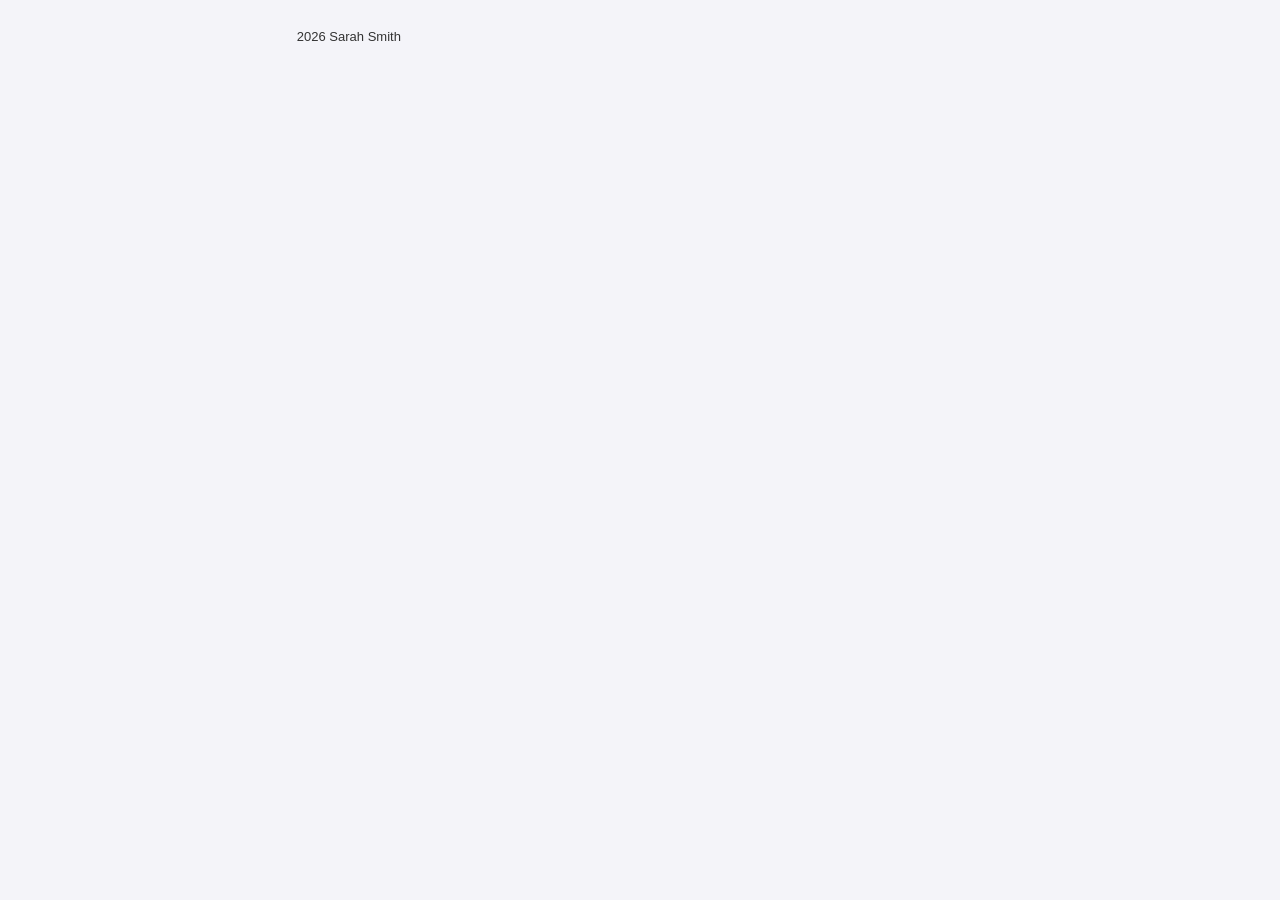
==== aboutme.html @ 58d4cf53 "updated" ====
<!DOCTYPE html>
<html lang="en">
<head>
    <meta charset="UTF-8">
    <meta name="viewport" content="width=device-width, initial-scale=1.0">
    <title>About Me</title>
    <link rel="stylesheet" href="stylesheet.css">
</head>
<body>
    









<footer>
    2026 Sarah Smith
</footer>
</body>
</html>
---- stylesheet.css ----
/* 1. Element Selector: Targets all <body> and <h1> tags */
body {
    background-color: #f4f4f9;
    font-family: Arial, sans-serif;
    color: #333333;
}

h1 {
    color: #1a5276;
    text-align: left;
    font-size:x-large;
}

h2{
    font-size: small;
    font-weight:100;
}

.nav{
    text-align: center;
}



footer{
    font-size:small;
}
/* 2. Class Selector: Targets elements with class="intro-text" (starts with a dot) */
.intro-text {
    font-size: 18px;
    line-height: 1.6;
}

/* Handle basic element styling */
/* ---------------------------- */
body {
  font:
    1em/150% "Helvetica",
    "Arial",
    sans-serif;
  padding: 1em;
  margin: 0 auto;
  max-width: 33em;
}

@media (width >= 70em) {
  /* Increase the global font size on larger screens or windows
     for better readability */
  body {
    font-size: 130%;
  }
}

/* Handle specific elements nested in the DOM */
div p,
#id::first-line {
  background-color: red;
  border-radius: 3px;
}

div p {
  margin: 0;
  padding: 1em;
}

div p + p {
  padding-top: 0;
}
/*buttons styling*/


a:link {
  color: pink;
}

a:visited {
  color: green;
}

a:hover {
  text-decoration: none;
}
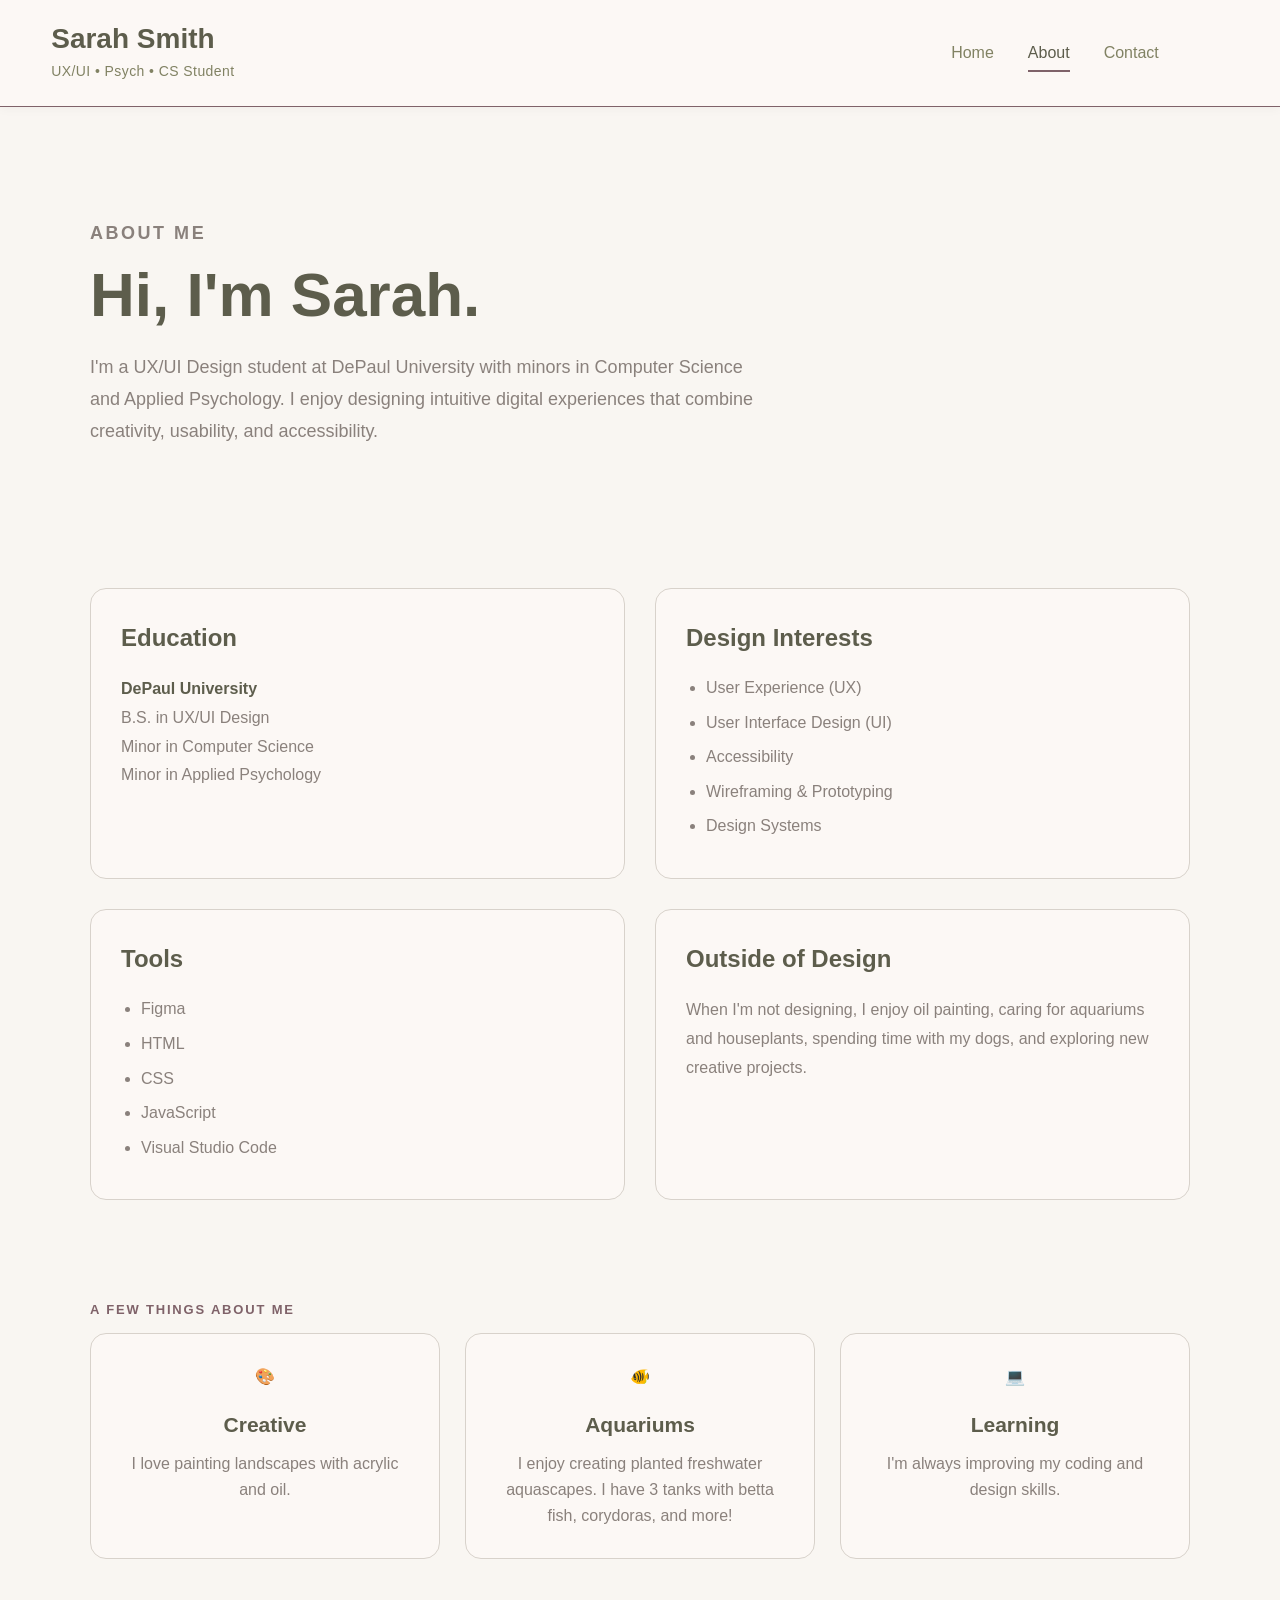
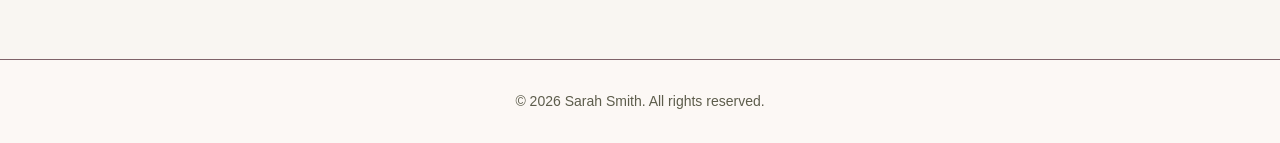
==== commit 97f4fb6e: "nice" ====
--- a/aboutme.html
+++ b/aboutme.html
@@ -1,24 +1,159 @@
 <!DOCTYPE html>
 <html lang="en">
+
 <head>
     <meta charset="UTF-8">
     <meta name="viewport" content="width=device-width, initial-scale=1.0">
-    <title>About Me</title>
+
+    <title>About | Sarah Smith</title>
+
     <link rel="stylesheet" href="stylesheet.css">
 </head>
+
 <body>
-    
+
+    <!-- Header -->
+    <header class="site-header">
+
+        <div class="header-content">
+
+            <div class="brand">
+                <h1>Sarah Smith</h1>
+                <p>UX/UI • Psych • CS Student</p>
+            </div>
+
+            <nav class="nav">
+                <a href="index.html">Home</a>
+                <a href="aboutme.html" class="active">About</a>
+                <a href="contact.html">Contact</a>
+            </nav>
+
+        </div>
+
+    </header>
 
 
+    <main>
+
+        <!-- About Hero -->
+        <section class="about-hero">
+
+            <div class="about-text">
+
+                <p class="eyebrow">ABOUT ME</p>
+
+                <h2>Hi, I'm Sarah.</h2>
+
+                <p class="intro-text">
+                    I'm a UX/UI Design student at DePaul University with minors
+                    in Computer Science and Applied Psychology. I enjoy designing
+                    intuitive digital experiences that combine creativity,
+                    usability, and accessibility.
+                </p>
+
+            </div>
+
+        </section>
 
 
+        <!-- About Content -->
+        <section class="about-content">
+
+            <div class="about-card">
+
+                <h3>Education</h3>
+
+                <p>
+                    <strong>DePaul University</strong><br>
+                    B.S. in UX/UI Design<br>
+                    Minor in Computer Science<br>
+                    Minor in Applied Psychology
+                </p>
+
+            </div>
 
 
+            <div class="about-card">
+
+                <h3>Design Interests</h3>
+
+                <ul>
+                    <li>User Experience (UX)</li>
+                    <li>User Interface Design (UI)</li>
+                    <li>Accessibility</li>
+                    <li>Wireframing & Prototyping</li>
+                    <li>Design Systems</li>
+                </ul>
+
+            </div>
 
 
+            <div class="about-card">
 
-<footer>
-    2026 Sarah Smith
-</footer>
+                <h3>Tools</h3>
+
+                <ul>
+                    <li>Figma</li>
+                    <li>HTML</li>
+                    <li>CSS</li>
+                    <li>JavaScript</li>
+                    <li>Visual Studio Code</li>
+                </ul>
+
+            </div>
+
+
+            <div class="about-card">
+
+                <h3>Outside of Design</h3>
+
+                <p>
+                    When I'm not designing, I enjoy oil painting,
+                    caring for aquariums and houseplants, spending time
+                    with my dogs, and exploring new creative projects.
+                </p>
+
+            </div>
+
+        </section>
+
+
+        <!-- Fun Facts -->
+        <section class="fun-facts">
+
+            <p class="eyebrow">A FEW THINGS ABOUT ME</p>
+
+            <div class="facts-grid">
+
+                <div class="fact">
+                    🎨
+                    <h4>Creative</h4>
+                    <p>I love painting landscapes with acrylic and oil.</p>
+                </div>
+
+                <div class="fact">
+                    🐠
+                    <h4>Aquariums</h4>
+                    <p>I enjoy creating planted freshwater aquascapes. I have 3 tanks with betta fish, corydoras, and more!</p>
+                </div>
+
+                <div class="fact">
+                    💻
+                    <h4>Learning</h4>
+                    <p>I'm always improving my coding and design skills.</p>
+                </div>
+
+            </div>
+
+        </section>
+
+    </main>
+
+
+    <footer class="site-footer">
+        <p>&copy; 2026 Sarah Smith. All rights reserved.</p>
+    </footer>
+
 </body>
+
 </html>
--- a/stylesheet.css
+++ b/stylesheet.css
@@ -1,84 +1,832 @@
-/* 1. Element Selector: Targets all <body> and <h1> tags */
+/* ========================================
+   COLOR PALETTE
+======================================== */
+
+:root {
+    --background: #f9f6f2;
+    --surface: #fcf8f5;
+    --surface-white: #ffffff;
+
+    --olive-dark: #5d5d4c;
+    --olive: #818263;
+    --olive-light: #a7a88c;
+
+    --rose: #7f6269;
+    --rose-light: #f4e1e0;
+
+    --text-dark: #333333;
+    --text-medium: #6f6864;
+    --text-light: #8a817c;
+
+    --border: #d8d2cb;
+    --shadow: rgba(93, 93, 76, 0.09);
+}
+
+
+/* ========================================
+   RESET AND GLOBAL STYLES
+======================================== */
+
+* {
+    box-sizing: border-box;
+}
+
+html {
+    scroll-behavior: smooth;
+}
+
 body {
-    background-color: #f4f4f9;
-    font-family: Arial, sans-serif;
-    color: #333333;
-}
-
-h1 {
-    color: #1a5276;
-    text-align: left;
-    font-size:x-large;
-}
-
-h2{
-    font-size: small;
-    font-weight:100;
-}
-
-.nav{
+    margin: 0;
+    background-color: var(--background);
+    color: var(--text-dark);
+    font-family: Arial, Helvetica, sans-serif;
+    line-height: 1.6;
+}
+
+img {
+    display: block;
+    max-width: 100%;
+    height: auto;
+}
+
+main {
+    width: min(1100px, 90%);
+    margin: 0 auto;
+    padding-top: 20px;
+}
+
+a {
+    color: var(--olive);
+}
+
+
+/* ========================================
+   HEADER
+======================================== */
+
+.site-header {
+    position: sticky;
+    top: 0;
+    z-index: 1000;
+
+    width: 100%;
+    background-color: #fcf8f5;
+    border-bottom: 1px solid #7f6269;
+
+    backdrop-filter: blur(10px);
+    -webkit-backdrop-filter: blur(10px);
+
+    box-shadow: 0 2px 10px rgba(0, 0, 0, 0.04);
+}
+
+.header-content {
+    display: flex;
+    align-items: center;
+    width: min(1200px, 92%);
+    margin: 0 auto;
+    padding: 24px 0;
+}
+
+
+/* ========================================
+   BRAND
+======================================== */
+
+.brand {
+    flex-shrink: 0;
+}
+
+.brand h1 {
+    margin: 0;
+    color: var(--olive-dark);
+    font-size: 28px;
+    font-weight: 700;
+    line-height: 1.1;
+}
+
+.brand p {
+    margin: 5px 0 0;
+    color: var(--olive);
+    font-size: 14px;
+    font-weight: 400;
+    letter-spacing: 0.03em;
+}
+
+
+/* ========================================
+   NAVIGATION
+======================================== */
+
+.nav {
+    display: flex;
+    align-items: center;
+    gap: 34px;
+    margin-left: auto;
+    margin-right: 70px;
+    white-space: nowrap;
+}
+
+.nav a {
+    position: relative;
+    padding: 8px 0;
+    color: var(--olive);
+    font-size: 16px;
+    font-weight: 400;
+    text-decoration: none;
+    transition: color 0.2s ease;
+}
+
+.nav a:visited {
+    color: var(--olive);
+}
+
+.nav a:hover,
+.nav a.active {
+    color: var(--olive-dark);
+}
+
+.nav a::after {
+    content: "";
+    position: absolute;
+    right: 0;
+    bottom: 2px;
+    left: 0;
+    height: 2px;
+    background-color: var(--rose);
+    transform: scaleX(0);
+    transform-origin: center;
+    transition: transform 0.2s ease;
+}
+
+.nav a:hover::after,
+.nav a.active::after {
+    transform: scaleX(1);
+}
+
+
+/* ========================================
+   SHARED TYPOGRAPHY
+======================================== */
+
+.eyebrow {
+    margin: 0 0 12px;
+    color: var(--rose);
+    font-size: 13px;
+    font-weight: 700;
+    letter-spacing: 0.14em;
+    text-transform: uppercase;
+}
+
+.intro-text {
+    max-width: 670px;
+    margin: 0 0 30px;
+    color: var(--text-light);
+    font-size: 19px;
+    line-height: 1.8;
+}
+
+.section-heading {
+    margin-bottom: 35px;
+}
+
+.section-heading h2 {
+    margin: 0;
+    color: var(--olive-dark);
+    font-size: 38px;
+    line-height: 1.2;
+}
+
+
+/* ========================================
+   HOMEPAGE HERO
+======================================== */
+
+.hero {
+    display: flex;
+    align-items: center;
+    min-height: 520px;
+    padding: 80px 0;
+}
+
+.hero-text {
+    max-width: 760px;
+}
+
+.hero h2 {
+    max-width: 800px;
+    margin: 0 0 24px;
+    color: var(--olive-dark);
+    font-size: clamp(42px, 7vw, 72px);
+    line-height: 1.05;
+}
+
+
+/* ========================================
+   BUTTONS
+======================================== */
+
+.button {
+    display: inline-block;
+    padding: 13px 24px;
+    background-color: var(--olive-dark);
+    color: var(--rose-light);
+    border: 2px solid var(--olive-dark);
+    border-radius: 7px;
+    font-size: 16px;
+    font-weight: 600;
+    text-decoration: none;
+    transition:
+        background-color 0.2s ease,
+        color 0.2s ease,
+        transform 0.2s ease;
+}
+
+.button:visited {
+    color: var(--rose-light);
+}
+
+.button:hover {
+    background-color: transparent;
+    color: var(--olive-dark);
+    transform: translateY(-2px);
+}
+
+
+/* ========================================
+   HOMEPAGE PROJECT SECTION
+======================================== */
+
+.project-section {
+    padding: 40px 0 100px;
+}
+
+.projects {
+    display: grid;
+    grid-template-columns: repeat(2, 1fr);
+    gap: 30px;
+}
+
+.project-card {
+    overflow: hidden;
+    background-color: var(--surface);
+    border: 1px solid var(--border);
+    border-radius: 14px;
+    transition:
+        transform 0.2s ease,
+        box-shadow 0.2s ease;
+}
+
+.project-card:hover {
+    transform: translateY(-5px);
+    box-shadow: 0 12px 28px var(--shadow);
+}
+
+.project-image {
+    display: flex;
+    align-items: center;
+    justify-content: center;
+    min-height: 240px;
+    background-color: var(--rose-light);
+    color: var(--olive-dark);
+    font-size: 15px;
+    font-weight: 600;
+}
+
+.project-image img {
+    width: 100%;
+    height: 240px;
+    object-fit: cover;
+    border-radius: 0;
+}
+
+.project-content {
+    padding: 26px;
+}
+
+.project-type {
+    margin: 0 0 7px;
+    color: var(--rose);
+    font-size: 13px;
+    font-weight: 700;
+    letter-spacing: 0.08em;
+    text-transform: uppercase;
+}
+
+.project-content h3 {
+    margin: 0 0 12px;
+    color: var(--olive-dark);
+    font-size: 24px;
+}
+
+.project-content p {
+    margin: 0 0 20px;
+    color: var(--text-light);
+}
+
+.project-link {
+    color: var(--olive-dark);
+    font-weight: 600;
+    text-decoration: none;
+}
+
+.project-link:visited {
+    color: var(--olive-dark);
+}
+
+.project-link:hover {
+    color: var(--rose);
+    text-decoration: underline;
+}
+
+
+/* ========================================
+   ABOUT PAGE HERO
+======================================== */
+
+.about-hero {
+    padding: 90px 0 55px;
+}
+
+.about-container {
+    display: grid;
+    grid-template-columns: minmax(230px, 320px) 1fr;
+    gap: 65px;
+    align-items: center;
+}
+
+.about-photo img {
+    width: 100%;
+    aspect-ratio: 4 / 5;
+    object-fit: cover;
+    border: 2px solid var(--border);
+    border-radius: 18px;
+    box-shadow: 0 12px 28px var(--shadow);
+}
+
+.about-text h2 {
+    margin: 0 0 22px;
+    color: var(--olive-dark);
+    font-size: clamp(44px, 6vw, 62px);
+    line-height: 1.08;
+}
+
+.about-text p {
+    color: var(--text-light);
+    font-size: 18px;
+    line-height: 1.8;
+}
+
+
+/* ========================================
+   ABOUT PAGE CARDS
+======================================== */
+
+.about-grid,
+.about-content {
+    display: grid;
+    grid-template-columns: repeat(2, 1fr);
+    gap: 30px;
+    margin: 55px 0 90px;
+}
+
+.about-card {
+    padding: 30px;
+    background-color: var(--surface);
+    border: 1px solid var(--border);
+    border-radius: 16px;
+    transition:
+        transform 0.2s ease,
+        box-shadow 0.2s ease;
+}
+
+.about-card:hover {
+    transform: translateY(-5px);
+    box-shadow: 0 12px 26px var(--shadow);
+}
+
+.about-card h3 {
+    margin: 0 0 18px;
+    color: var(--olive-dark);
+    font-size: 24px;
+}
+
+.about-card p {
+    margin: 0;
+    color: var(--text-light);
+    line-height: 1.8;
+}
+
+.about-card strong {
+    color: var(--olive-dark);
+}
+
+.about-card ul {
+    margin: 0;
+    padding-left: 20px;
+}
+
+.about-card li {
+    margin-bottom: 9px;
+    color: var(--text-light);
+}
+
+
+/* ========================================
+   ABOUT PAGE FUN FACTS
+======================================== */
+
+.fun-facts {
+    padding: 10px 0 100px;
+}
+
+.fun-facts h2 {
+    margin: 0 0 30px;
+    color: var(--olive-dark);
+    font-size: 36px;
+}
+
+.facts,
+.facts-grid {
+    display: grid;
+    grid-template-columns: repeat(3, 1fr);
+    gap: 25px;
+}
+
+.fact {
+    padding: 30px;
+    background-color: var(--surface);
+    border: 1px solid var(--border);
+    border-radius: 16px;
     text-align: center;
-}
-
-
-
-footer{
-    font-size:small;
-}
-/* 2. Class Selector: Targets elements with class="intro-text" (starts with a dot) */
-.intro-text {
-    font-size: 18px;
-    line-height: 1.6;
-}
-
-/* Handle basic element styling */
-/* ---------------------------- */
-body {
-  font:
-    1em/150% "Helvetica",
-    "Arial",
-    sans-serif;
-  padding: 1em;
-  margin: 0 auto;
-  max-width: 33em;
-}
-
-@media (width >= 70em) {
-  /* Increase the global font size on larger screens or windows
-     for better readability */
-  body {
-    font-size: 130%;
-  }
-}
-
-/* Handle specific elements nested in the DOM */
-div p,
-#id::first-line {
-  background-color: red;
-  border-radius: 3px;
-}
-
-div p {
-  margin: 0;
-  padding: 1em;
-}
-
-div p + p {
-  padding-top: 0;
-}
-/*buttons styling*/
-
-
-a:link {
-  color: pink;
-}
-
-a:visited {
-  color: green;
-}
-
-a:hover {
-  text-decoration: none;
-}
-
-
+    transition:
+        transform 0.2s ease,
+        box-shadow 0.2s ease;
+}
+
+.fact:hover {
+    transform: translateY(-4px);
+    box-shadow: 0 10px 24px var(--shadow);
+}
+
+.fact h4 {
+    margin: 18px 0 10px;
+    color: var(--olive-dark);
+    font-size: 21px;
+}
+
+.fact p {
+    margin: 0;
+    color: var(--text-light);
+}
+
+
+/* ========================================
+   CONTACT PAGE
+======================================== */
+
+.contact-hero {
+    padding: 90px 0 45px;
+}
+
+.contact-heading {
+    max-width: 720px;
+}
+
+.contact-heading h2 {
+    margin: 0 0 22px;
+    color: var(--olive-dark);
+    font-size: clamp(46px, 7vw, 68px);
+    line-height: 1.05;
+}
+
+.contact-intro {
+    max-width: 650px;
+    margin: 0;
+    color: var(--text-light);
+    font-size: 19px;
+    line-height: 1.8;
+}
+
+.contact-layout {
+    display: grid;
+    grid-template-columns: 0.8fr 1.2fr;
+    gap: 60px;
+    align-items: start;
+    padding: 30px 0 100px;
+}
+
+.contact-info {
+    display: grid;
+    gap: 18px;
+}
+
+.contact-info-card,
+.contact-note {
+    padding: 24px;
+    background-color: var(--surface);
+    border: 1px solid var(--border);
+    border-radius: 14px;
+}
+
+.contact-label {
+    margin: 0 0 6px;
+    color: var(--rose);
+    font-size: 12px;
+    font-weight: 700;
+    letter-spacing: 0.12em;
+    text-transform: uppercase;
+}
+
+.contact-info-card p {
+    margin: 0;
+    color: var(--olive);
+}
+
+.contact-info-card a {
+    color: var(--olive-dark);
+    font-weight: 600;
+    text-decoration: none;
+}
+
+.contact-info-card a:hover {
+    color: var(--rose);
+    text-decoration: underline;
+}
+
+.contact-note {
+    margin-top: 12px;
+    background-color: var(--rose-light);
+    border-color: #d7bebf;
+}
+
+.contact-note h3 {
+    margin: 0 0 10px;
+    color: var(--olive-dark);
+    font-size: 21px;
+}
+
+.contact-note p {
+    margin: 0;
+    color: var(--rose);
+}
+
+
+/* ========================================
+   CONTACT FORM
+======================================== */
+
+.contact-form {
+    padding: 34px;
+    background-color: var(--surface);
+    border: 1px solid var(--border);
+    border-radius: 18px;
+    box-shadow: 0 12px 30px var(--shadow);
+}
+
+.form-group {
+    margin-bottom: 22px;
+}
+
+.form-group label {
+    display: block;
+    margin-bottom: 8px;
+    color: var(--olive-dark);
+    font-size: 14px;
+    font-weight: 600;
+}
+
+.form-group input,
+.form-group textarea {
+    width: 100%;
+    padding: 13px 14px;
+    background-color: var(--background);
+    color: var(--text-dark);
+    border: 1px solid #cfc7c0;
+    border-radius: 8px;
+    font: inherit;
+    transition:
+        border-color 0.2s ease,
+        box-shadow 0.2s ease;
+}
+
+.form-group textarea {
+    min-height: 170px;
+    resize: vertical;
+}
+
+.form-group input::placeholder,
+.form-group textarea::placeholder {
+    color: #a49b95;
+}
+
+.form-group input:focus,
+.form-group textarea:focus {
+    outline: none;
+    border-color: var(--olive);
+    box-shadow: 0 0 0 3px rgba(129, 130, 99, 0.14);
+}
+
+.contact-button {
+    padding: 13px 24px;
+    background-color: var(--olive-dark);
+    color: var(--rose-light);
+    border: 2px solid var(--olive-dark);
+    border-radius: 7px;
+    cursor: pointer;
+    font: inherit;
+    font-weight: 600;
+    transition:
+        background-color 0.2s ease,
+        color 0.2s ease,
+        transform 0.2s ease;
+}
+
+.contact-button:hover {
+    background-color: transparent;
+    color: var(--olive-dark);
+    transform: translateY(-2px);
+}
+
+
+/* ========================================
+   FOOTER
+======================================== */
+
+.site-footer {
+    padding: 30px 5%;
+    background-color: var(--surface);
+    color: var(--olive-dark);
+    font-size: 14px;
+    text-align: center;
+    border-top: 1px solid var(--rose);
+}
+
+.site-footer p {
+    margin: 0;
+}
+
+
+/* ========================================
+   TABLET
+======================================== */
+
+@media (max-width: 850px) {
+
+    .header-content {
+        width: 90%;
+    }
+
+    .nav {
+        gap: 22px;
+        margin-right: 0;
+    }
+
+    .nav a {
+        font-size: 15px;
+    }
+
+    .hero {
+        min-height: 450px;
+        padding: 60px 0;
+    }
+
+    .projects,
+    .about-grid,
+    .about-content {
+        grid-template-columns: 1fr;
+    }
+
+    .about-container {
+        grid-template-columns: 250px 1fr;
+        gap: 40px;
+    }
+
+    .facts,
+    .facts-grid {
+        grid-template-columns: 1fr;
+    }
+
+    .contact-layout {
+        grid-template-columns: 1fr;
+        gap: 40px;
+    }
+
+    .contact-info {
+        grid-template-columns: repeat(2, 1fr);
+    }
+
+    .contact-note {
+        grid-column: 1 / -1;
+    }
+}
+
+
+/* ========================================
+   MOBILE
+======================================== */
+
+@media (max-width: 600px) {
+
+    .header-content {
+        flex-direction: column;
+        align-items: flex-start;
+        gap: 18px;
+        padding: 20px 0;
+    }
+
+    .nav {
+        width: 100%;
+        gap: 20px;
+        margin-left: 0;
+        overflow-x: auto;
+    }
+
+    .nav a {
+        flex-shrink: 0;
+        font-size: 14px;
+    }
+
+    .hero {
+        min-height: auto;
+        padding: 65px 0;
+    }
+
+    .hero h2 {
+        font-size: 44px;
+    }
+
+    .intro-text {
+        font-size: 17px;
+    }
+
+    .section-heading h2 {
+        font-size: 31px;
+    }
+
+    .project-section {
+        padding-bottom: 70px;
+    }
+
+    .about-hero {
+        padding: 65px 0 35px;
+    }
+
+    .about-container {
+        grid-template-columns: 1fr;
+        gap: 35px;
+    }
+
+    .about-photo {
+        width: min(290px, 100%);
+        margin: 0 auto;
+    }
+
+    .about-text {
+        text-align: left;
+    }
+
+    .about-text h2 {
+        font-size: 44px;
+    }
+
+    .about-grid,
+    .about-content {
+        margin: 40px 0 70px;
+    }
+
+    .fun-facts {
+        padding-bottom: 70px;
+    }
+
+    .contact-hero {
+        padding: 65px 0 30px;
+    }
+
+    .contact-heading h2 {
+        font-size: 44px;
+    }
+
+    .contact-intro {
+        font-size: 17px;
+    }
+
+    .contact-layout {
+        padding-bottom: 70px;
+    }
+
+    .contact-info {
+        grid-template-columns: 1fr;
+    }
+
+    .contact-note {
+        grid-column: auto;
+    }
+
+    .contact-form {
+        padding: 24px;
+    }
+
+    .contact-button {
+        width: 100%;
+    }
+}
